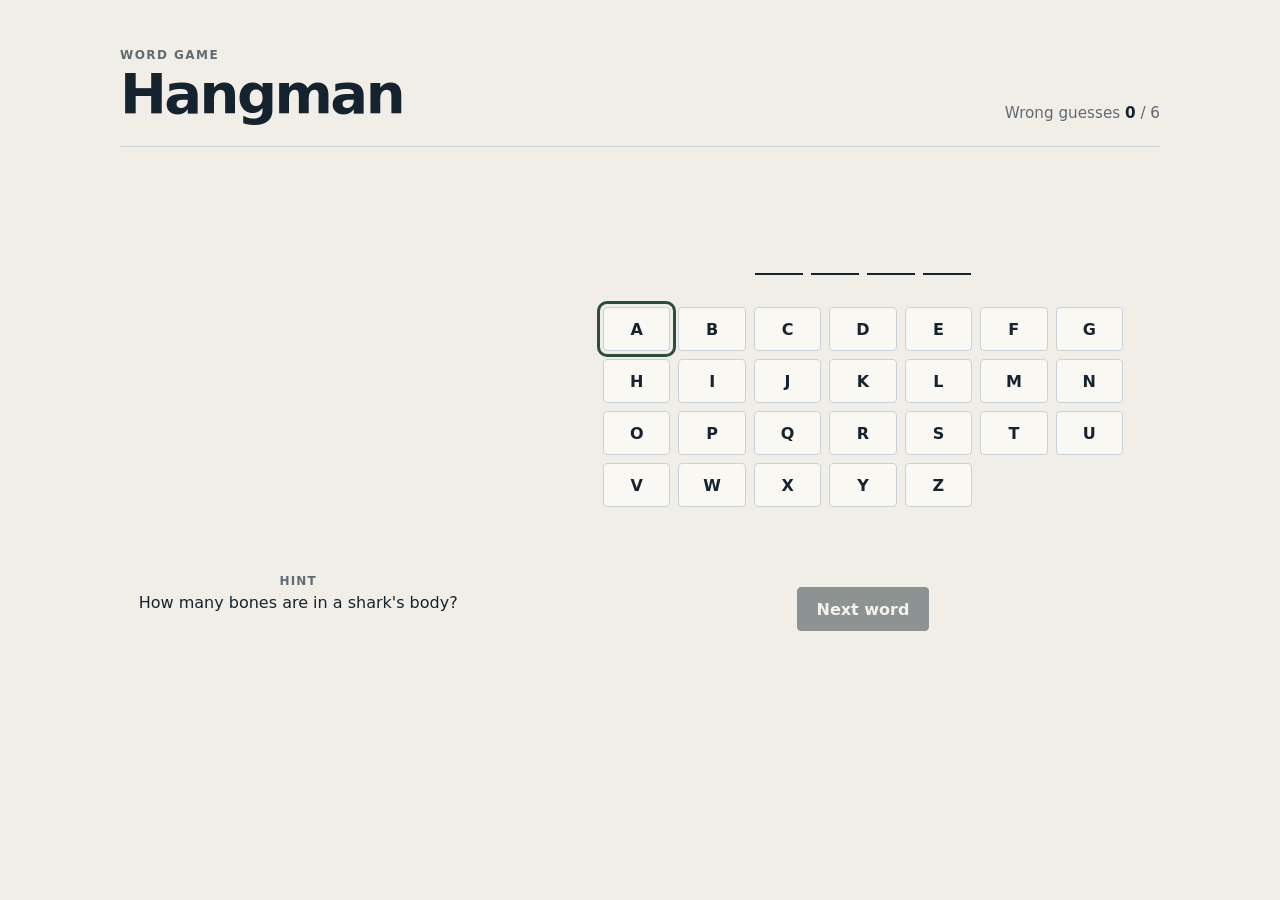
==== hangman/index.html @ a3ab58a1 "Modernize mini-project interfaces and improve accessibility" ====
<!DOCTYPE html>
<html lang="en">
  <head>
    <meta charset="UTF-8">
    <meta name="viewport" content="width=device-width, initial-scale=1">
    <meta name="theme-color" content="#f5f4f0">
    <link rel="stylesheet" href="./style.css">
    <link rel="icon" type="image/png" href="./assets/hang-man.png">
    <title>Hangman | Word Game</title>
  </head>
  <body>
    <main class="game">
      <header class="game__header">
        <p class="game__eyebrow">Word game</p>
        <h1>Hangman</h1>
        <p class="game__attempts">Wrong guesses <span id="attempt-count">0</span> / 6</p>
      </header>

      <section class="game__play" aria-label="Hangman puzzle">
        <div class="game__illustration">
          <object class="game__gallows" data="./assets/gallows.svg" type="image/svg+xml" aria-label="Hangman gallows"></object>
          <p class="game__hint"><span>Hint</span><span id="hint"></span></p>
        </div>

        <div class="game__controls">
          <div class="game__word" id="word" role="group" aria-label="Hidden word"></div>
          <div class="game__keyboard" id="keyboard" aria-label="Choose a letter"></div>
          <p class="game__status" id="game-status" role="status" aria-live="polite"></p>
          <button class="game__next" id="next-word" type="button" disabled>Next word</button>
        </div>
      </section>
    </main>
    <script src="./index.js"></script>
  </body>
</html>
---- hangman/style.css ----
:root {
  color-scheme: light;
  --ink: oklch(25% 0.028 240);
  --paper: oklch(98% 0.008 90);
  --surface: oklch(95% 0.009 90);
  --muted: oklch(52% 0.018 240);
  --forest: oklch(39% 0.055 155);
  --wrong: oklch(38% 0.035 55);
  --line: oklch(86% 0.014 240);
}

* {
  box-sizing: border-box;
}

body {
  min-height: 100vh;
  margin: 0;
  padding: clamp(1rem, 4vw, 3rem);
  background: var(--surface);
  color: var(--ink);
  font-family: "Segoe UI", system-ui, sans-serif;
}

button {
  font: inherit;
}

button:focus-visible {
  outline: 3px solid var(--forest);
  outline-offset: 3px;
}

.game {
  width: min(100%, 1040px);
  margin: 0 auto;
}

.game__header {
  display: grid;
  grid-template-columns: 1fr auto;
  align-items: end;
  gap: 0.25rem 1rem;
  padding-bottom: 1.5rem;
  border-bottom: 1px solid var(--line);
}

.game__eyebrow {
  grid-column: 1 / -1;
  margin: 0;
  color: var(--muted);
  font-size: 0.75rem;
  font-weight: 700;
  letter-spacing: 0.12em;
  text-transform: uppercase;
}

.game__header h1 {
  margin: 0;
  font-size: clamp(2rem, 5vw, 3.5rem);
  font-weight: 650;
  letter-spacing: -0.045em;
  line-height: 1;
}

.game__attempts {
  margin: 0;
  color: var(--muted);
  font-size: 0.95rem;
}

.game__attempts span {
  color: var(--ink);
  font-variant-numeric: tabular-nums;
  font-weight: 700;
}

.game__play {
  display: grid;
  grid-template-columns: minmax(200px, 0.75fr) minmax(0, 1.25fr);
  gap: clamp(2rem, 7vw, 6rem);
  align-items: center;
  padding: clamp(2rem, 7vw, 5rem) 0;
}

.game__illustration {
  display: grid;
  justify-items: center;
  gap: 1.75rem;
}

.game__gallows {
  display: block;
  width: min(100%, 260px);
  height: 300px;
}

.game__hint {
  display: grid;
  gap: 0.35rem;
  width: 100%;
  max-width: 320px;
  margin: 0;
  color: var(--ink);
  text-align: center;
}

.game__hint span:first-child {
  color: var(--muted);
  font-size: 0.75rem;
  font-weight: 700;
  letter-spacing: 0.1em;
  text-transform: uppercase;
}

.game__controls {
  display: grid;
  justify-items: center;
  gap: 1.75rem;
  min-width: 0;
}

.game__word {
  display: flex;
  flex-wrap: wrap;
  justify-content: center;
  gap: 0.5rem;
  width: 100%;
  min-height: 3.25rem;
}

.game__letter {
  display: grid;
  width: clamp(2rem, 5vw, 3rem);
  height: 3rem;
  place-items: center;
  border-bottom: 2px solid var(--ink);
  font-size: clamp(1.4rem, 4vw, 2rem);
  font-weight: 650;
  text-transform: uppercase;
}

.game__keyboard {
  display: grid;
  grid-template-columns: repeat(7, minmax(2.5rem, 1fr));
  gap: 0.5rem;
  width: min(100%, 520px);
}

.game__key {
  min-height: 2.75rem;
  border: 1px solid var(--line);
  border-radius: 4px;
  background: var(--paper);
  color: var(--ink);
  cursor: pointer;
  font-weight: 600;
  text-transform: uppercase;
  transition: background-color 160ms ease-out, border-color 160ms ease-out,
    color 160ms ease-out, transform 160ms ease-out;
}

.game__key:not(:disabled):hover {
  transform: translateY(-2px);
  border-color: var(--ink);
}

.game__key.is-correct,
.game__key:disabled {
  background: var(--forest);
  border-color: var(--forest);
  color: var(--paper);
}

.game__key.is-wrong {
  background: var(--wrong);
  border-color: var(--wrong);
}

.game__key:disabled {
  cursor: default;
  opacity: 0.65;
}

.game__key:disabled.is-wrong {
  background: var(--wrong);
  border-color: var(--wrong);
}

.game__status {
  min-height: 1.5em;
  margin: 0;
  color: var(--forest);
  font-weight: 600;
  text-align: center;
}

.game__next {
  min-height: 2.75rem;
  padding: 0.65rem 1.15rem;
  border: 1px solid var(--ink);
  border-radius: 4px;
  background: var(--ink);
  color: var(--paper);
  cursor: pointer;
  font-weight: 600;
  transition: background-color 160ms ease-out, color 160ms ease-out;
}

.game__next:hover:not(:disabled) {
  background: var(--forest);
  border-color: var(--forest);
}

.game__next:disabled {
  cursor: not-allowed;
  opacity: 0.45;
}

@media (max-width: 680px) {
  body {
    padding: 1rem;
  }

  .game__play {
    grid-template-columns: 1fr;
    gap: 2rem;
  }

  .game__illustration {
    gap: 1rem;
  }

  .game__gallows {
    height: 210px;
  }

  .game__keyboard {
    grid-template-columns: repeat(7, minmax(2rem, 1fr));
    gap: 0.35rem;
  }

  .game__key {
    min-height: 2.5rem;
  }
}

@media (max-width: 390px) {
  .game__header {
    grid-template-columns: 1fr;
    align-items: start;
  }

  .game__attempts {
    margin-top: 0.5rem;
  }

  .game__keyboard {
    grid-template-columns: repeat(6, minmax(2rem, 1fr));
  }
}

@media (prefers-reduced-motion: reduce) {
  *,
  *::before,
  *::after {
    scroll-behavior: auto !important;
    animation-duration: 0.01ms !important;
    transition-duration: 0.01ms !important;
  }
}
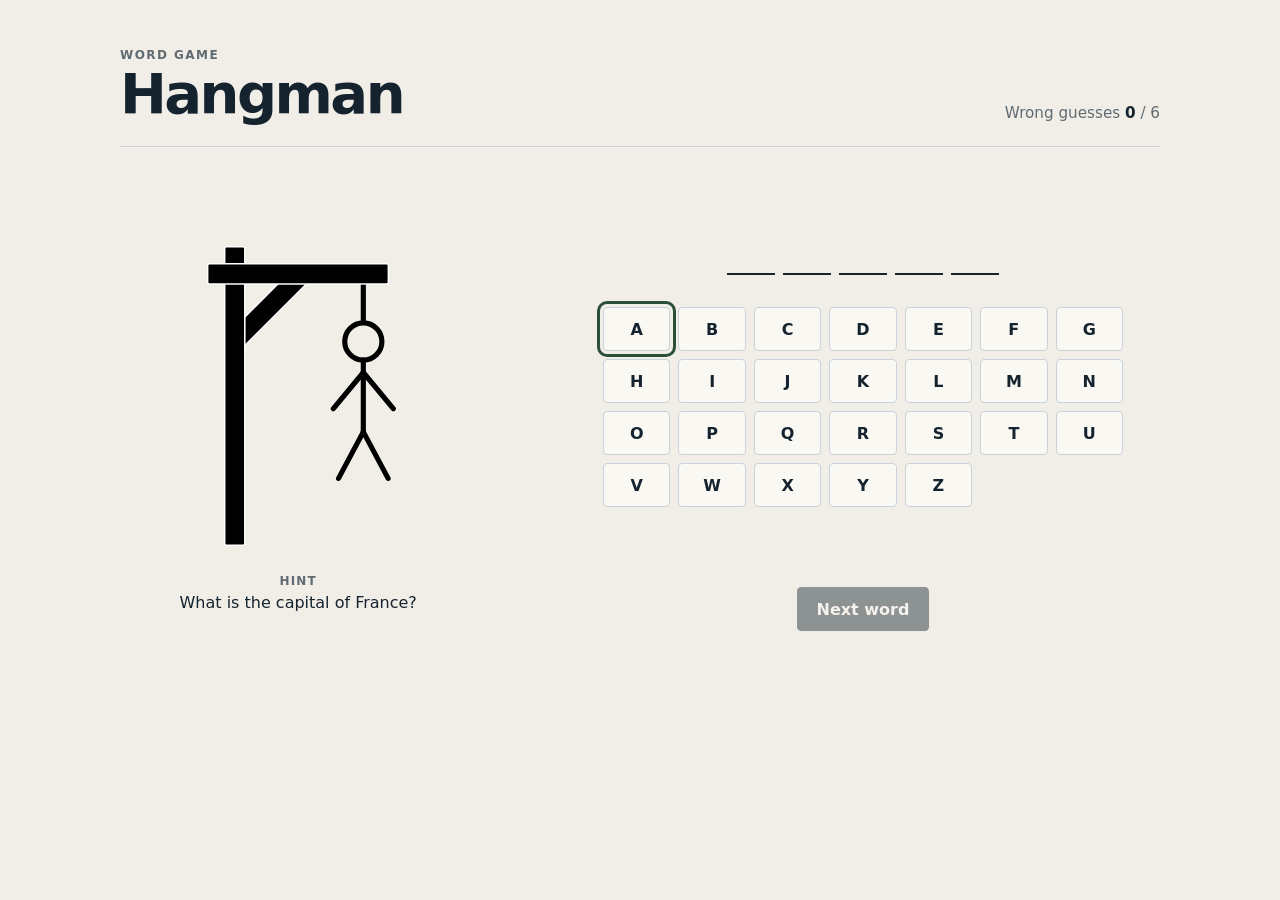
==== commit f351742d: "Fix hangman: draw figure on wrong guesses and keep keyboard focus" ====
--- a/hangman/index.html
+++ b/hangman/index.html
@@ -18,7 +18,20 @@
 
       <section class="game__play" aria-label="Hangman puzzle">
         <div class="game__illustration">
-          <object class="game__gallows" data="./assets/gallows.svg" type="image/svg+xml" aria-label="Hangman gallows"></object>
+          <svg class="game__gallows" viewBox="0 0 353 581" fill="none" role="img" aria-label="Hangman gallows">
+            <rect x="176.337" y="34.6662" width="39" height="199.598" transform="rotate(45 176.337 34.6662)" fill="black" stroke="#FFFEFE" stroke-width="3"/>
+            <rect x="34.5" y="1.5" width="39" height="578" rx="3.5" fill="black" stroke="#FFFEFE" stroke-width="3"/>
+            <rect x="351.5" y="34.5" width="39" height="350" rx="3.5" transform="rotate(90 351.5 34.5)" fill="black" stroke="#FFFEFE" stroke-width="3"/>
+            <rect x="298" y="75" width="10" height="74" fill="black"/>
+            <g id="figure" stroke="black" stroke-width="10" stroke-linecap="round">
+              <circle data-part cx="303" cy="185" r="36" hidden/>
+              <line data-part x1="303" y1="221" x2="303" y2="360" hidden/>
+              <line data-part x1="303" y1="245" x2="245" y2="315" hidden/>
+              <line data-part x1="303" y1="245" x2="361" y2="315" hidden/>
+              <line data-part x1="303" y1="360" x2="255" y2="450" hidden/>
+              <line data-part x1="303" y1="360" x2="351" y2="450" hidden/>
+            </g>
+          </svg>
           <p class="game__hint"><span>Hint</span><span id="hint"></span></p>
         </div>
 
--- a/hangman/style.css
+++ b/hangman/style.css
@@ -172,16 +172,12 @@
   color: var(--paper);
 }
 
-.game__key.is-wrong {
-  background: var(--wrong);
-  border-color: var(--wrong);
-}
-
 .game__key:disabled {
   cursor: default;
   opacity: 0.65;
 }
 
+.game__key.is-wrong,
 .game__key:disabled.is-wrong {
   background: var(--wrong);
   border-color: var(--wrong);
